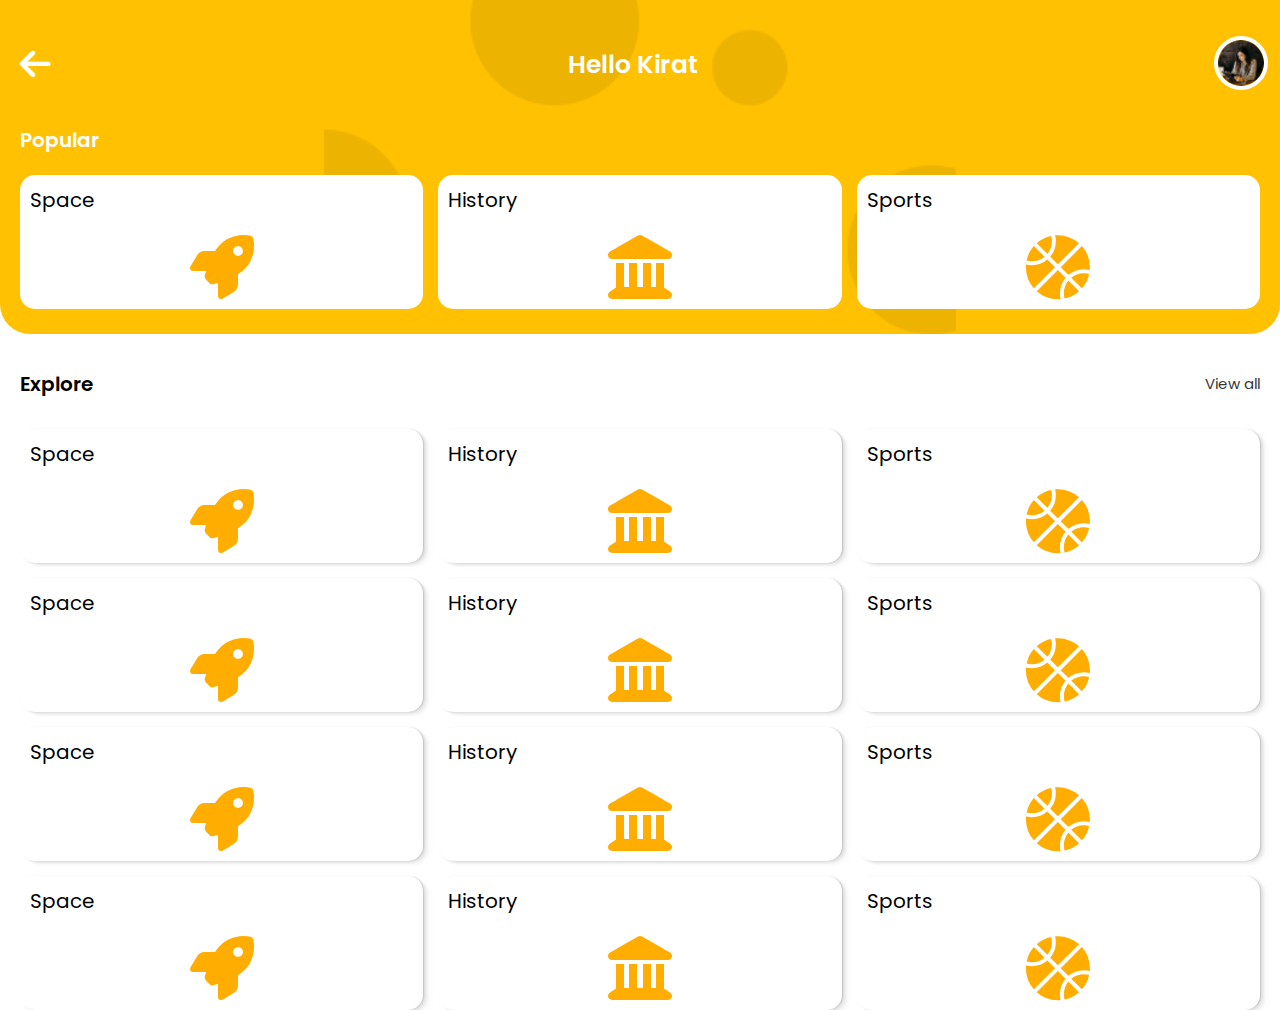
==== index.html @ 3daf05eb "initail commit" ====
<!DOCTYPE html>
<html lang="en">

<head>
    <meta charset="UTF-8">
    <meta name="viewport" content="width=device-width, initial-scale=1.0">
    <title>Quiz App</title>
    <!-- font awosome css  -->
    <link rel="stylesheet" href="https://cdnjs.cloudflare.com/ajax/libs/font-awesome/6.4.2/css/all.min.css" />
    <!-- css  -->
    <link rel="stylesheet" href="assets/css/style.css">
</head>

<body>
    <main>
        <div class="page-wrapper">
            <div class="head-wrapper qa-container">
                <div class="name-and-profile">
                    <div class="qa-back-arrow">
                        <a href="#"> <i class="fa-solid fa-arrow-left"></i></a>
                    </div>
                    <div class="greeting-name">
                        <h2>Hello Kirat</h2>
                    </div>
                    <div class="user-profile">
                        <a href="#"><img src="assets/images/profile-img.png" alt="User"></a>
                    </div>
                </div>
                <div class="popular-quiz-holder">
                    <h3>Popular</h3>
                    <div class="popular-qa-grid">
                        <a href="#" class="qa-holder">
                            <p>Space</p>
                            <div class="icon-container">
                                <i class="fa-solid fa-rocket"></i>
                            </div>
                        </a>
                        <a href="#" class="qa-holder">
                            <p>History</p>
                            <div class="icon-container">
                                <i class="fa-solid fa-landmark"></i>
                            </div>
                        </a>
                        <a href="#" class="qa-holder">
                            <p>Sports</p>
                            <div class="icon-container">
                                <i class="fa-solid fa-basketball"></i>
                            </div>
                        </a>
                    </div>
                </div>
            </div>
            <div class="explore-wrapper qa-container">
                <div class="explore-title-wrap">
                    <h3>Explore</h3>
                    <a href="assets/exlpore.html" target="_blank">View all</a>
                </div>
                <div class="explore-grid">
                    <a href="#" class="qa-holder">
                        <p>Space</p>
                        <div class="icon-container">
                            <i class="fa-solid fa-rocket"></i>
                        </div>
                    </a>
                    <a href="#" class="qa-holder">
                        <p>History</p>
                        <div class="icon-container">
                            <i class="fa-solid fa-landmark"></i>
                        </div>
                    </a>
                    <a href="#" class="qa-holder">
                        <p>Sports</p>
                        <div class="icon-container">
                            <i class="fa-solid fa-basketball"></i>
                        </div>
                    </a>
                    <a href="#" class="qa-holder">
                        <p>Space</p>
                        <div class="icon-container">
                            <i class="fa-solid fa-rocket"></i>
                        </div>
                    </a>
                    <a href="#" class="qa-holder">
                        <p>History</p>
                        <div class="icon-container">
                            <i class="fa-solid fa-landmark"></i>
                        </div>
                    </a>
                    <a href="#" class="qa-holder">
                        <p>Sports</p>
                        <div class="icon-container">
                            <i class="fa-solid fa-basketball"></i>
                        </div>
                    </a>
                    <a href="#" class="qa-holder">
                        <p>Space</p>
                        <div class="icon-container">
                            <i class="fa-solid fa-rocket"></i>
                        </div>
                    </a>
                    <a href="#" class="qa-holder">
                        <p>History</p>
                        <div class="icon-container">
                            <i class="fa-solid fa-landmark"></i>
                        </div>
                    </a>
                    <a href="#" class="qa-holder">
                        <p>Sports</p>
                        <div class="icon-container">
                            <i class="fa-solid fa-basketball"></i>
                        </div>
                    </a>
                    <a href="#" class="qa-holder">
                        <p>Space</p>
                        <div class="icon-container">
                            <i class="fa-solid fa-rocket"></i>
                        </div>
                    </a>
                    <a href="#" class="qa-holder">
                        <p>History</p>
                        <div class="icon-container">
                            <i class="fa-solid fa-landmark"></i>
                        </div>
                    </a>
                    <a href="#" class="qa-holder">
                        <p>Sports</p>
                        <div class="icon-container">
                            <i class="fa-solid fa-basketball"></i>
                        </div>
                    </a>
                </div>
            </div>
        </div>
    </main>

</body>

</html>


<!-- api  -->
<!-- https://opentdb.com/api_config.php -->
<!-- figma link  -->
<!-- https://www.figma.com/file/oYl4ao4VQKkMLXjgvk87NB/Quiz-App-(Copy)?node-id=0%3A1&mode=dev -->
---- assets/css/style.css ----
@import url('https://fonts.googleapis.com/css2?family=Poppins:wght@400;600&display=swap');

:root{
    --font-poppins:'Poppins', sans-serif;
}
body{
    margin: 0;
}
body a{ 
    text-decoration: none;
    color: initial;
}
.qa-container{
    padding-inline: 20px;
}
.head-wrapper{
    position: relative;
    background-color: #FFC102;
    border-radius: 0 0 30px 30px;
    padding-block: 25px;
    z-index: 1;
}
.head-wrapper::before{
    position: absolute;
    content: '';
    top: 0;
    left: 0;
    width: 100%;
    height: 100%;
    opacity: 10%;
    filter: blur(4);
    background: url(../images/background-addons.png) no-repeat top / contain;
    z-index: 0;
    /* background: url(../images/background-addons.png) rgb(255, 193, 2, 0.3) no-repeat center center / cover; */
}
.name-and-profile{
    position: relative;
    z-index: 2;
    display: flex;
    justify-content: space-between;
    margin-bottom: 10px;
    align-items: center;
}
.qa-back-arrow a i{
    font-size: 35px;
    color: #fff;
}
.greeting-name h2{
    font-size: 25px;
    font-family: var(--font-poppins);
    color: #fff;
    font-weight: 600;
}
.user-profile img{
    border: 4px solid #fff;
    width: 100%;
    border-radius: 50%;
}
.popular-quiz-holder{
    margin-top: 10px;
    position: relative;
    z-index: 2;
}
.popular-quiz-holder h3{
    font-size: 20px;
    font-family: var(--font-poppins);
    font-weight: 600;
    color: #fff;
}
.popular-qa-grid{
    display: grid;
    grid-template-columns: repeat(3,1fr);
    gap: 15px;
}
.qa-holder{
    display: block;
    background-color: #fff;
    border-radius: 15px;
    padding: 10px;
    display: grid;
    align-items: center;
    gap: 20px;
}
.qa-holder p{
    font-family: var(--font-poppins);
    font-size: 20px;
    font-weight: 400;
    color: #000;
    text-align: start;
    margin: 0;
}
.qa-holder .icon-container{
    display: flex;
    justify-content: center;
}
.qa-holder .icon-container i{
    text-align: center;
    color: #FFAD00;
    font-size: 4rem;
}
.explore-title-wrap{
    display: flex;
    justify-content: space-between;
    align-items: center;
    margin-block: 15px 10px;
}
.explore-title-wrap h3{
    font-size: 20px;
    font-family: var(--font-poppins);
    font-weight: 600;
    color: #000;
}
.explore-title-wrap a{
    display: block;
    font-size: 15px;
    font-family: var(--font-poppins);
    font-weight: 400;
    color: #373737;
}
.explore-wrapper .explore-grid{
    display: grid;
    grid-template-columns: repeat(3,1fr);
    gap: 15px;
}
.explore-grid .qa-holder{
    transition: 0.2s linear;
    box-shadow: 1px 0px 1px 0px rgba(0, 0, 0, 0.10), 2px 1px 3px 0px rgba(0, 0, 0, 0.09), 5px 3px 3px 0px rgba(0, 0, 0, 0.05), 9px 5px 4px 0px rgba(0, 0, 0, 0.01), 14px 8px 4px 0px rgba(0, 0, 0, 0.00);
}
.explore-grid .qa-holder:hover,
.explore-grid .qa-holder:focus{
    background-color: #f2efef;
}
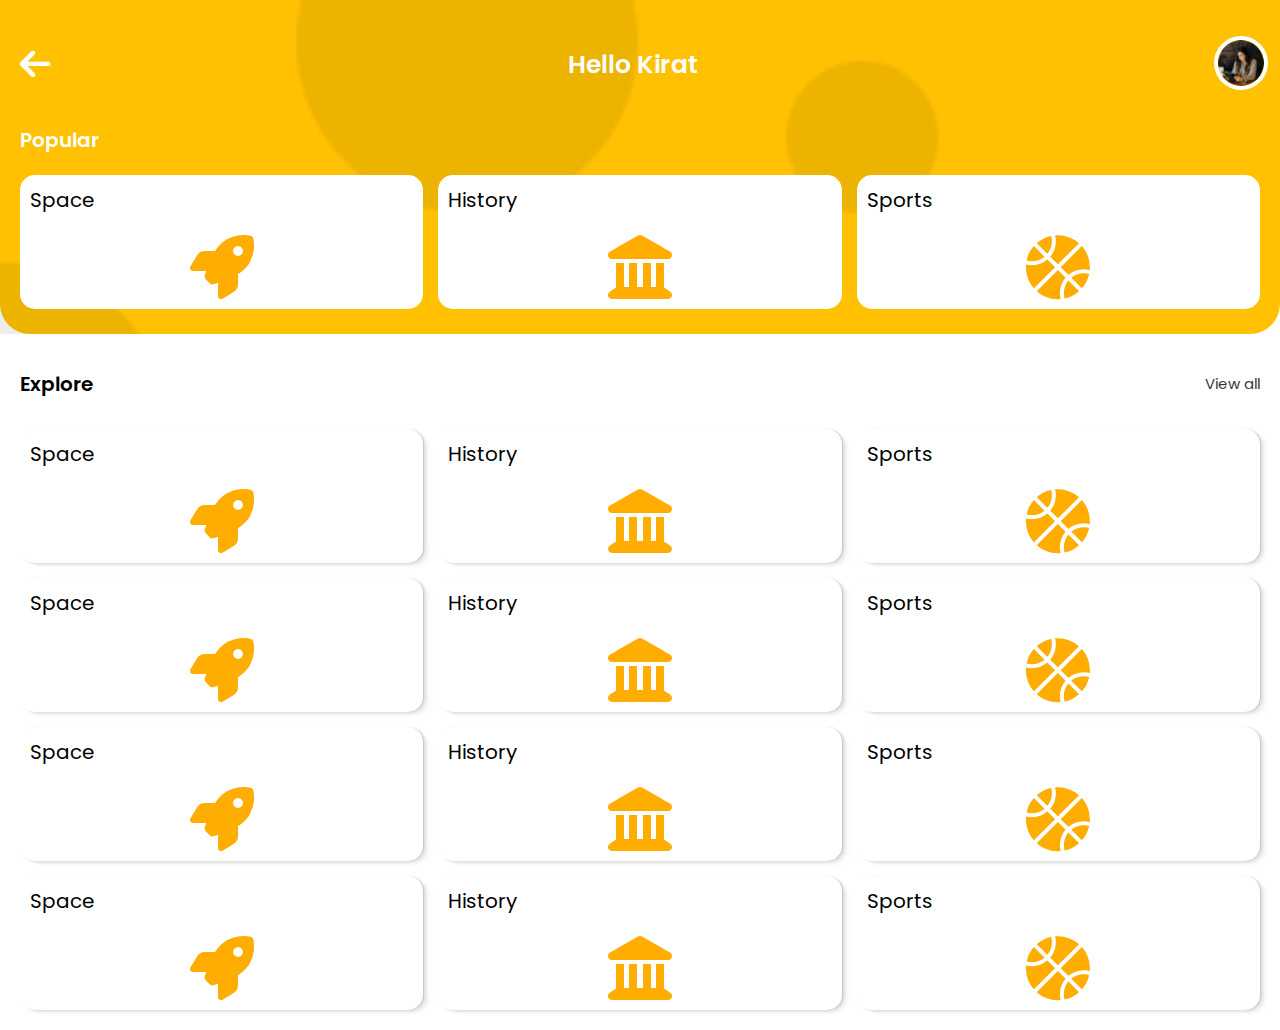
==== commit 4ee1fe23: "Update Question remaining status section" ====
--- a/index.html
+++ b/index.html
@@ -29,19 +29,19 @@
                 <div class="popular-quiz-holder">
                     <h3>Popular</h3>
                     <div class="popular-qa-grid">
-                        <a href="#" class="qa-holder">
+                        <a  href="assets/quiz.html" class="qa-holder">
                             <p>Space</p>
                             <div class="icon-container">
                                 <i class="fa-solid fa-rocket"></i>
                             </div>
                         </a>
-                        <a href="#" class="qa-holder">
+                        <a  href="assets/quiz.html" class="qa-holder">
                             <p>History</p>
                             <div class="icon-container">
                                 <i class="fa-solid fa-landmark"></i>
                             </div>
                         </a>
-                        <a href="#" class="qa-holder">
+                        <a  href="assets/quiz.html" class="qa-holder">
                             <p>Sports</p>
                             <div class="icon-container">
                                 <i class="fa-solid fa-basketball"></i>
@@ -53,7 +53,7 @@
             <div class="explore-wrapper qa-container">
                 <div class="explore-title-wrap">
                     <h3>Explore</h3>
-                    <a href="assets/exlpore.html" target="_blank">View all</a>
+                    <a href="assets/exlpore.html" >View all</a>
                 </div>
                 <div class="explore-grid">
                     <a href="#" class="qa-holder">
--- a/assets/css/style.css
+++ b/assets/css/style.css
@@ -4,6 +4,9 @@
 
 :root{
     --font-poppins:'Poppins', sans-serif;
+}
+.fortest{
+    height: 100vh;
 }
 body{
     margin: 0;
@@ -14,6 +17,7 @@
 }
 .qa-container{
     padding-inline: 20px;
+    padding-bottom: 20px;
 }
 .head-wrapper{
     position: relative;
@@ -31,9 +35,8 @@
     height: 100%;
     opacity: 10%;
     filter: blur(4);
-    background: url(../images/background-addons.png) no-repeat top / contain;
-    z-index: 0;
-    /* background: url(../images/background-addons.png) rgb(255, 193, 2, 0.3) no-repeat center center / cover; */
+    background: url(../images/background-addons.png) no-repeat top / cover;
+    z-index: -1;
 }
 .name-and-profile{
     position: relative;
@@ -132,3 +135,235 @@
 .explore-grid .qa-holder:focus{
     background-color: #f2efef;
 }
+
+/* quiz page  */
+.quiz-page .head-wrapper{
+    padding-block: 25px 0;
+}
+.quiz-head-inner{
+    display: flex;
+    justify-content: space-between;
+}
+.quiz-head-inner .qa-nav-icon i{
+    color: #fff;
+    font-size: 30px;
+}
+.qa-score-wrapper{
+    padding-inline: 10px;
+}
+.score-value-holder{
+    display: flex;
+    justify-content: space-between;
+    background-color: #fff;
+    margin-top: 100px;
+    padding-inline: 10px;
+    border-radius: 20px 20px 0 0;
+}
+.score-value-holder .answer-true p,
+.score-value-holder .answer-fales p,
+.score-value-holder .current-question p,
+.question-outof-holder p{
+    font-size: 20px;
+    font-family: var(--font-poppins);
+    font-weight: 600;
+}
+.score-value-holder .answer-true p{
+    display: flex;
+    align-items: center;
+    gap: 5px;
+    color: #1F8435;
+    height: fit-content;
+}
+.score-value-holder .answer-fales p{
+    display: flex;
+    align-items: center;
+    gap: 5px;
+    color: #D05A04;
+    height: fit-content;
+}
+.score-value-holder .answer-true p span,
+.score-value-holder .answer-fales p span{
+    width: 30px;
+    height: 10px;
+    display: inline-block;
+    border-radius: 6px;
+    background-color: #D05A04;
+    max-width: 60px;
+}
+.score-value-holder .answer-true p span{
+    background-color: #1F8435;
+}
+.question-end{
+    display: grid;
+    margin-top: -50px;
+}
+.score-value-holder .current-question{
+    position: relative;
+}
+.score-value-holder .current-question{
+    width: 100%;
+    background-color: #fff;
+    border-radius: 50%;
+    display: flex;
+    justify-content: center;
+    align-items: center;
+    border-radius: 50%;
+    max-width: 100px;
+    height: 100px;
+    margin-inline: auto;
+}
+.score-value-holder .current-question p{
+    font-size: 25px;
+    font-weight: 600;
+    color: #FEB005;
+    padding: 5px;
+    text-align: center;
+}
+.current-question span{
+    width: 80%;
+    height: 80%;
+    display: block;
+    position: absolute;
+    content: '';
+    top: 0;
+    bottom: 0;
+    left: 0;
+    right: 0;
+    border: 5px solid #FEB005;
+    border-top-color:transparent ;
+    margin: auto;
+    border-radius: 50%;
+}
+.question-outof-holder p{
+    color: #FEB005;
+}
+
+.quiz-sec-wrap{
+    display: grid;
+    row-gap: 60px;
+}
+.question-container{
+    padding: 20px 10px;
+    background-color: #fff;
+    border-radius: 0 0 20px 20px;
+    box-shadow: 0px 5px 4px 2px #FBECFF;
+    margin-inline: 10px;
+}
+.question-container p{
+    font-family: var(--font-poppins);
+    font-size: 20px;
+    color: #000;
+    font-weight: 500;
+    text-align: center;
+}
+.quiz-option-container{
+    margin-top: 15px;
+}
+.options-wrap{
+    display: grid;
+    grid-template-columns: repeat(1,1fr);
+    gap: 25px;
+}
+.quiz-label{
+    display: flex;
+    justify-content: space-between;
+    padding: 0px 15px;
+    border: 2px solid #FFB504;
+    border-radius: 20px;
+    /* cursor: pointer; */
+}
+.not-correct.quiz-label{
+    animation: shake-label 0.5s ease-in-out;
+}
+@keyframes shake-label {
+    0% {
+        transform: translateX(0);
+    }
+    25% {
+        transform: translateX(-10px);
+    }
+    50% {
+        transform: translateX(10px);
+    }
+    75% {
+        transform: translateX(-10px);
+    }
+    100% {
+        transform: translateX(0);
+    }
+}
+.quiz-label p{
+    font-size: 20px;
+    font-weight: 400;
+    color: #000;
+    font-family: var(--font-poppins);
+}
+.quiz-label div{
+    display: grid;
+    align-items: center;
+    justify-content: center;
+    position: relative;
+}
+.quiz-label div span{
+    display: flex;
+    align-items: center;
+    justify-content: center;
+    padding: 2px;
+    position: absolute;
+    top: 23px;
+    left: -5px;
+    width: 25px;
+    height: 25px;
+    border: 1px solid #FFB504;
+    background-color: #F5F5F5;
+    z-index: -1;
+    border-radius: 50%;
+}
+
+.quiz-label div span i{
+    font-size: 18px;
+    color: #fff;
+    opacity: 0;
+}
+.quiz-label div input{
+    opacity: 0; 
+}
+.quiz-label div input:checked ~ span{
+    background-color: #FFB504;
+}
+.not-correct.quiz-label div input:checked ~ span {
+    background-color: red;
+}
+/* .correct.quiz-label div input:checked ~ span {
+    background-color: #FFB504;
+} */
+.quiz-label div input:checked ~ span i{
+    opacity: 1;
+}
+.perv-next-wrapper{
+    width: 100%;
+    height: 100px;
+    display: flex;
+    /* justify-content: space-between; */
+    align-items: center;
+    transition: transform 0.3s linear;
+}
+.perv-next-btn-holder{
+    display: flex;
+    justify-content: space-around;
+    width: inherit;
+}
+
+.prevBtn,
+.nextBtn{
+    outline: none;
+    border: 0;
+    border-radius: 5px;
+    padding: 5px 15px;
+    color: #121212;
+    font-family: var(--font-poppins);
+    font-size: 20px;
+    font-weight: 400;
+    cursor: pointer;
+    /* margin-right: 20px; */
+}